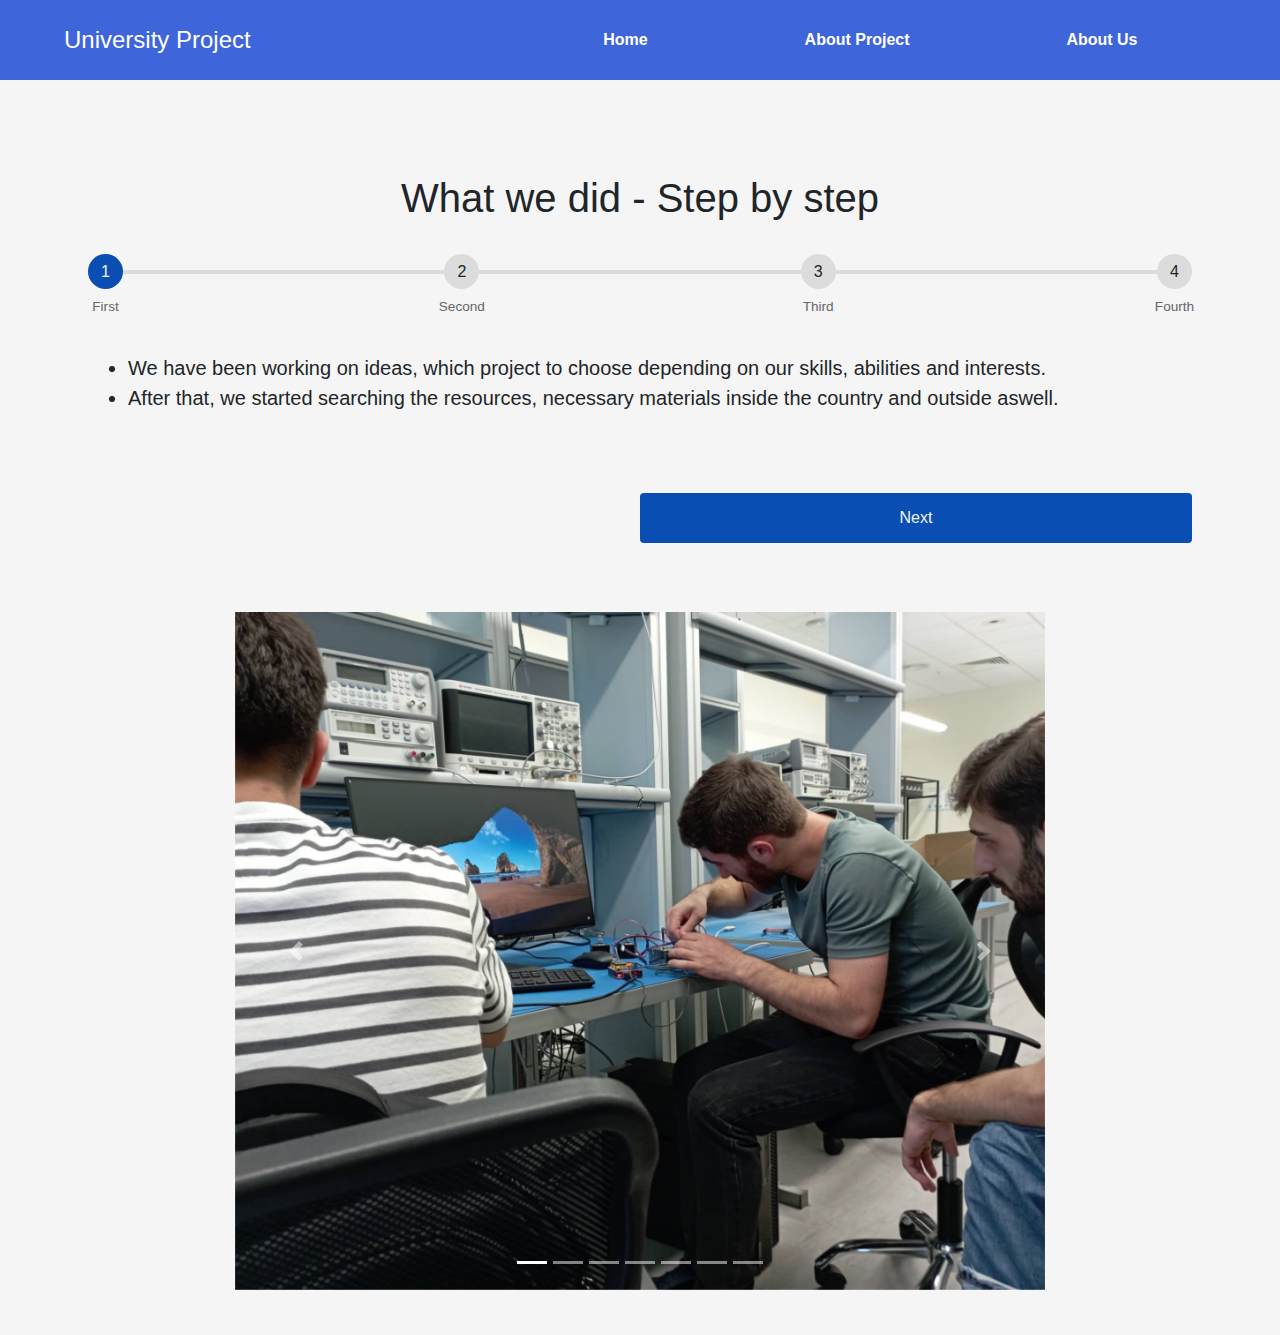
==== about.html @ b4ddf361 "first commit" ====
<!DOCTYPE html>
<html lang="en">
<head>
    <meta charset="UTF-8">
    <meta http-equiv="X-UA-Compatible" content="IE=edge">
    <meta name="viewport" content="width=device-width, initial-scale=1.0">
    <link rel="stylesheet" href="https://cdn.jsdelivr.net/npm/bootstrap@4.0.0/dist/css/bootstrap.min.css" integrity="sha384-Gn5384xqQ1aoWXA+058RXPxPg6fy4IWvTNh0E263XmFcJlSAwiGgFAW/dAiS6JXm" crossorigin="anonymous">">
    <link rel="stylesheet" href="css/navbar.css">
    <link rel="stylesheet" href="styles.css" />
    <link rel="shortcut icon" href="images/favicon.ico" type="image/x-icon">
    <title>About Project</title>
    <style>
        :root {
    --primary-color: rgb(11, 78, 179);
  }
  
  *,
  *::before,
  *::after {
    box-sizing: border-box;
  }
  
  body {
    font-family: Montserrat, "Segoe UI", Tahoma, Geneva, Verdana, sans-serif;
    margin: 0;
    display: grid;
    place-items: center;
    min-height: 100vh;
    background: #f5f5f5;
  }
  /* Global Stylings */
  label {
    display: block;
    margin-bottom: 0.5rem;
  }
  
  input {
    display: block;
    width: 100%;
    padding: 0.75rem;
    border: 1px solid #ccc;
    border-radius: 0.25rem;
  }
  
  .width-50 {
    width: 50%;
  }
  
  .ml-auto {
    margin-left: auto;
  }
  
  .text-center {
    text-align: center;
  }
  
  /* Progressbar */
  .progressbar {
    position: relative;
    display: flex;
    justify-content: space-between;
    counter-reset: step;
    margin: 2rem 0 4rem;
  }
  .progressbar::before,
  .progress {
    content: "";
    position: absolute;
    top: 50%;
    transform: translateY(-50%);
    height: 4px;
    width: 100%;
    background-color: #dcdcdc;
    z-index: -1;
  }
  
  .progress {
    background-color: var(--primary-color);
    width: 0%;
    transition: 0.3s;
  }
  
  .progress-step {
    width: 2.1875rem;
    height: 2.1875rem;
    background-color: #dcdcdc;
    border-radius: 50%;
    display: flex;
    justify-content: center;
    align-items: center;
  }
  
  .progress-step::before {
    counter-increment: step;
    content: counter(step);
  }
  
  .progress-step::after {
    content: attr(data-title);
    position: absolute;
    top: calc(100% + 0.5rem);
    font-size: 0.85rem;
    color: #666;
  }
  
  .progress-step-active {
    background-color: var(--primary-color);
    color: #f3f3f3;
  }
  
  /* Form */
  .form {
    width: 90%;
    margin: 0 auto;
    /* border: 1px solid #ccc;
    border-radius: 0.35rem; */
    padding: 1.5rem;
  }
  
  .form-step {
    display: none;
    transform-origin: top;
    animation: animate 0.5s;
  }
  
  .form-step-active {
    display: block;
  }
  
  .input-group {
    margin: 2rem 0;
  }
  
  @keyframes animate {
    from {
      transform: scale(1, 0);
      opacity: 0;
    }
    to {
      transform: scale(1, 1);
      opacity: 1;
    }
  }
  
  /* Button */
  .btns-group {
    display: grid;
    grid-template-columns: repeat(2, 1fr);
    gap: 1.5rem;
  }
  
  .btn {
    padding: 0.75rem;
    display: block;
    text-decoration: none;
    background-color: var(--primary-color);
    color: #f3f3f3;
    text-align: center;
    border-radius: 0.25rem;
    cursor: pointer;
    transition: 0.3s;
  }
  .btn:hover {
    box-shadow: 0 0 0 2px #fff, 0 0 0 3px var(--primary-color);
  }
  .input-group ul li{
      font-size: 20px;
  }
  .content-text{
      padding: 5%;
  }
  
.form{
  padding-top: 150px;
}
.content .content-text .carousel .carousel-inner .carousel-item img{
  width: 900px;
  height: 678px;
  object-fit: cover;
}
    </style>
</head>
<body>
    <nav>
        <input id="nav-toggle" type="checkbox">
        <div class="logo">University Project</div>
        <ul class="links">
            <li><a href="index.html">Home</a></li>
            <li><a href="about.html">About Project</a></li>
            <li><a href="aboutus.html">About Us</a></li>
        </ul>
        <label for="nav-toggle" class="icon-burger">
            <div class="line"></div>
            <div class="line"></div>
            <div class="line"></div>
        </label>
    </nav>
    <form action="#" class="form">
        <h1 class="text-center">What we did - Step by step</h1>
        <!-- Progress bar -->
        <div class="progressbar">
          <div class="progress" id="progress"></div>
          
          <div
            class="progress-step progress-step-active"
            data-title="First"
          ></div>
          <div class="progress-step" data-title="Second"></div>
          <div class="progress-step" data-title="Third"></div>
          <div class="progress-step" data-title="Fourth"></div>
        </div>
  
        <!-- Steps -->
        <div class="form-step form-step-active">
          <div class="input-group">
            <!-- <label for="username">Username</label>
            <input type="text" name="username" id="username" /> -->
            <ul>
                <li>We have been working on ideas, which project to choose depending on our skills, abilities and interests.</li>
                <li>After that, we started searching the resources, necessary materials inside the country and outside aswell.</li>
            </ul>
        </div>
          <div class="input-group">
            <!-- <label for="position">Position</label>
            <input type="text" name="position" id="position" /> -->
          </div>
          <div class="">
            <a href="#" class="btn btn-next width-50 ml-auto">Next</a>
          </div>
        </div>
        <div class="form-step">
          <div class="input-group">
            <!-- <label for="phone">Phone</label>
            <input type="text" name="phone" id="phone" /> -->
          </div>
          <div class="input-group">
            <ul>
                <li>We started working on a software.</li>
                <li>Worked on centralizing and found the dimensions.</li>
                <li>Testing the software using the Simulator.</li>
            </ul>
          </div>
          <div class="btns-group">
            <a href="#" class="btn btn-prev">Previous</a>
            <a href="#" class="btn btn-next">Next</a>
          </div>
        </div>
        <div class="form-step">
            <div class="input-group">
              <ul>
                <li>At this stage we worked on building the construction with the materials.</li>
                <li>Connected the microcontrolers and the motors.</li>
                <li>Configuration and installation of the software and the hardware.</li>
                <li>Built a informational web-page.</li>
              </ul>
            </div>
            <div class="btns-group">
              <a href="#" class="btn btn-prev">Previous</a>
              <a href="#" class="btn btn-next">Next</a>
            </div>
          </div>
        <div class="form-step">
            <div class="input-group">
              <ul>
                <li>Testing and Presentation to the audience.</li>
              </ul>
            </div>
            <div class="btns-group">
              <a href="#" class="btn btn-prev">Previous</a>
            </div>
          </div>
        </form>
      </form>
      <!-- <script src="index.js" defer></script> -->
      <div class="content">
          <div class="content-text">

              <div id="carouselExampleIndicators" class="carousel slide contentSlider" data-ride="carousel">
                <ol class="carousel-indicators">
                  <li data-target="#carouselExampleIndicators" data-slide-to="0" class="active"></li>
                  <li data-target="#carouselExampleIndicators" data-slide-to="1"></li>
                  <li data-target="#carouselExampleIndicators" data-slide-to="2"></li>
                  <li data-target="#carouselExampleIndicators" data-slide-to="3"></li>
                  <li data-target="#carouselExampleIndicators" data-slide-to="4"></li>
                  <li data-target="#carouselExampleIndicators" data-slide-to="5"></li>
                  <li data-target="#carouselExampleIndicators" data-slide-to="6"></li>
                </ol>
                <div class="carousel-inner slider">
                  <div class="carousel-item active">
                    <img class="d-block w-100" src="images/working1.jpg" alt="First slide">
                  </div>
                  <div class="carousel-item">
                    <img class="d-block w-100" src="images/working2.jpg" alt="Second slide">
                  </div>
                  <div class="carousel-item">
                    <img class="d-block w-100" src="images/working3.jpg" alt="Third slide">
                  </div>
                  <div class="carousel-item">
                    <img class="d-block w-100" src="images/working4.jpg" alt="Fourth slide">
                  </div>
                  <div class="carousel-item">
                    <img class="d-block w-100" src="images/working5.jpg" alt="Fifth slide">
                  </div>
                  <div class="carousel-item">
                    <img class="d-block w-100" src="images/working6.jpg" alt="Sixth slide">
                  </div>
                  <div class="carousel-item">
                    <img class="d-block w-100" src="images/working7.jpg" alt="Seventh slide">
                  </div>
                </div>
                <a class="carousel-control-prev" href="#carouselExampleIndicators" role="button" data-slide="prev">
                  <span class="carousel-control-prev-icon" aria-hidden="true"></span>
                  <span class="sr-only">Previous</span>
                </a>
                <a class="carousel-control-next" href="#carouselExampleIndicators" role="button" data-slide="next">
                  <span class="carousel-control-next-icon" aria-hidden="true"></span>
                  <span class="sr-only">Next</span>
                </a>
              </div>
          </div>
      </div>
      <script src="index.js" defer></script>
      <script src="https://code.jquery.com/jquery-3.2.1.slim.min.js" integrity="sha384-KJ3o2DKtIkvYIK3UENzmM7KCkRr/rE9/Qpg6aAZGJwFDMVNA/GpGFF93hXpG5KkN" crossorigin="anonymous"></script>
      <script src="https://cdn.jsdelivr.net/npm/popper.js@1.12.9/dist/umd/popper.min.js" integrity="sha384-ApNbgh9B+Y1QKtv3Rn7W3mgPxhU9K/ScQsAP7hUibX39j7fakFPskvXusvfa0b4Q" crossorigin="anonymous"></script>
      <script src="https://cdn.jsdelivr.net/npm/bootstrap@4.0.0/dist/js/bootstrap.min.js" integrity="sha384-JZR6Spejh4U02d8jOt6vLEHfe/JQGiRRSQQxSfFWpi1MquVdAyjUar5+76PVCmYl" crossorigin="anonymous"></script>
</body>
</html>
---- css/navbar.css ----
body {
	padding: 0;
	margin: 0;
	box-sizing: border-box;
}
.maintext {
	position: relative;
	margin-top: 100px;
}
.container img {
	display: block;
	width: 100%;
}
nav {
	position: fixed;
	z-index: 10;
	left: 0;
	right: 0;
	top: 0;
	font-family: 'Montserrat', sans-serif;
	padding: 0 5%;
	height: 80px;
	background-color: #3e65da;
}
nav .logo {
	float: left;
	width: 40%;
	height: 100%;
	display: flex;
	align-items: center;
	font-size: 24px;
	color: #fff;
}
nav .links {
	float: left;
	padding: 0;
	margin: 0;
	width: 60%;
	height: 100%;
	display: flex;
	justify-content: space-around;
	align-items: center;
}
nav .links li {
	list-style: none;
}
nav .links a {
	display: block;
	padding: 1em;
	font-size: 16px;
	font-weight: bold;
	color: #fff;
	text-decoration: none;
}
#nav-toggle {
	position: absolute;
	top: -100px;
}
nav .icon-burger {
	display: none;
	position: absolute;
	right: 5%;
	top: 50%;
	transform: translateY(-50%);
}
nav .icon-burger .line {
	width: 30px;
	height: 5px;
	background-color: #fff;
	margin: 5px;
	border-radius: 3px;
	transition: all .3s ease-in-out;
}
@media screen and (max-width: 768px) {
	nav .logo {
		float: none;
		width: auto;
		justify-content: center;
	}
	nav .links {
		float: none;
		position: fixed;
		z-index: 9;
		left: 0;
		right: 0;
		top: 100px;
		bottom: 100%;
		width: auto;
		height: auto;
		flex-direction: column;
		justify-content: space-evenly;
		background-color: rgba(0,0,0,.8);
		overflow: hidden;
		box-sizing: border-box;
		transition: all .5s ease-in-out;
	}
	nav .links a {
		font-size: 20px;
	}
	nav :checked ~ .links {
		bottom: 0;
	}
	nav .icon-burger {
		display: block;
	}
	nav :checked ~ .icon-burger .line:nth-child(1) {
		transform: translateY(10px) rotate(225deg);
	}
	nav :checked ~ .icon-burger .line:nth-child(3) {
		transform: translateY(-10px) rotate(-225deg);
	}
	nav :checked ~ .icon-burger .line:nth-child(2) {
		opacity: 0;
	}
	
}
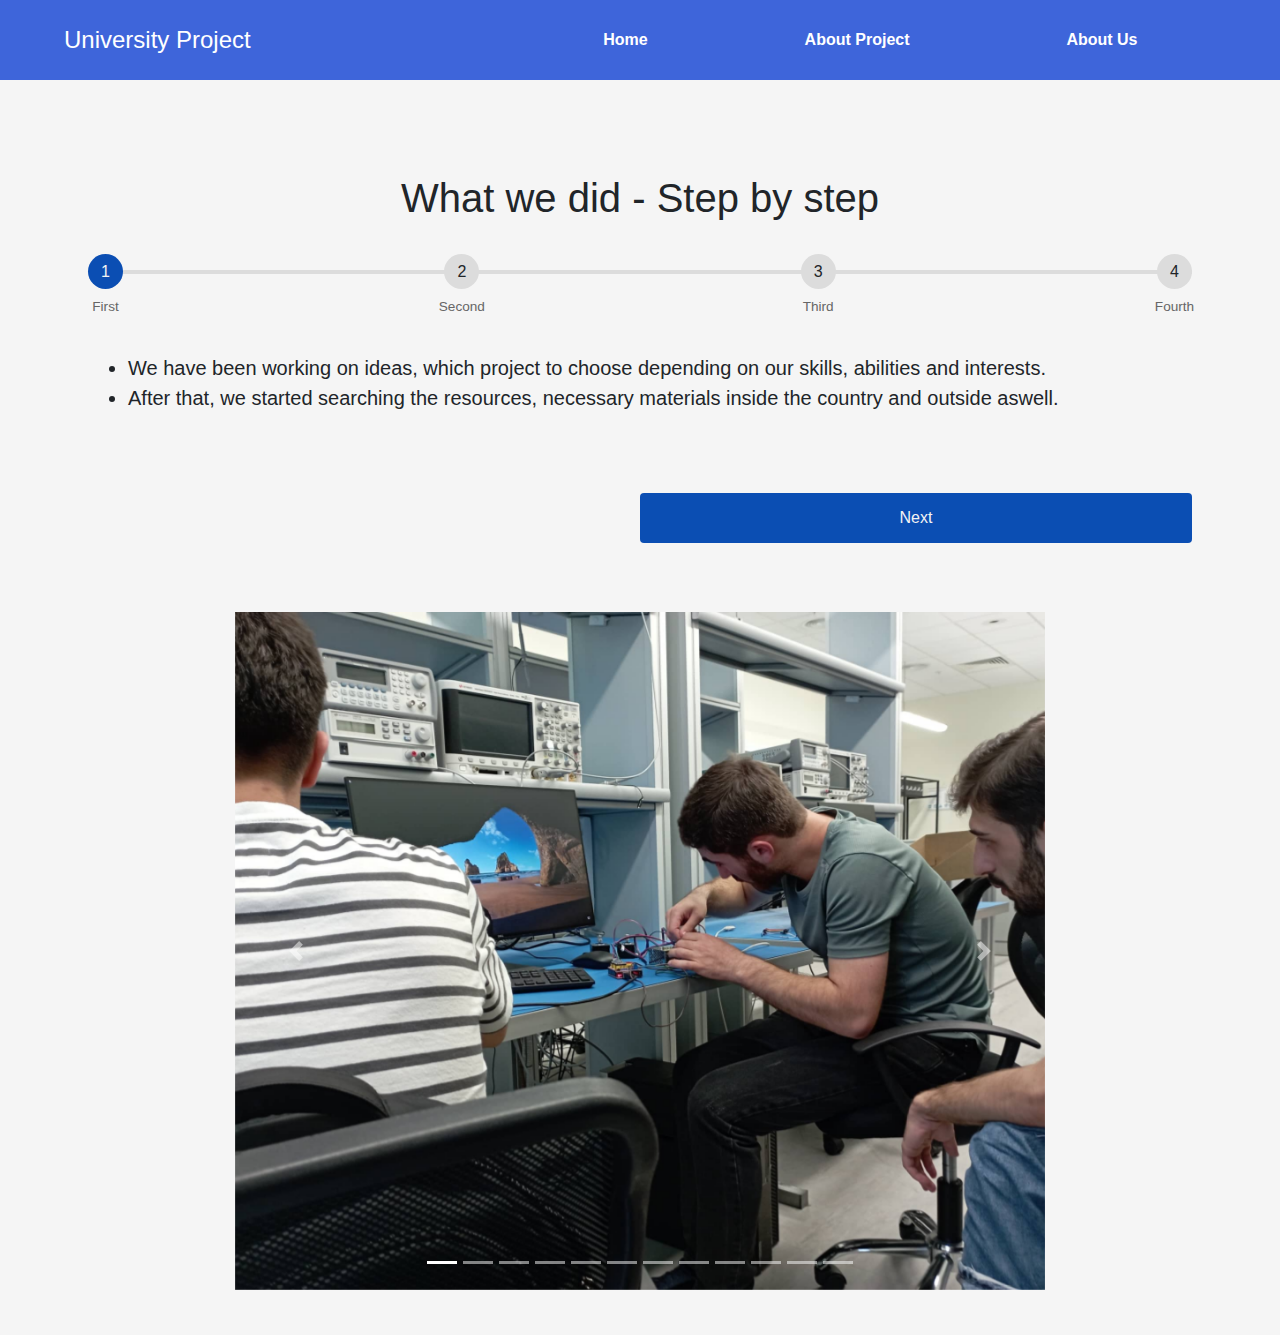
==== commit e6954783: "carousel-change" ====
--- a/about.html
+++ b/about.html
@@ -284,6 +284,11 @@
                   <li data-target="#carouselExampleIndicators" data-slide-to="4"></li>
                   <li data-target="#carouselExampleIndicators" data-slide-to="5"></li>
                   <li data-target="#carouselExampleIndicators" data-slide-to="6"></li>
+                  <li data-target="#carouselExampleIndicators" data-slide-to="7"></li>
+                  <li data-target="#carouselExampleIndicators" data-slide-to="8"></li>
+                  <li data-target="#carouselExampleIndicators" data-slide-to="9"></li>
+                  <li data-target="#carouselExampleIndicators" data-slide-to="10"></li>
+                  <li data-target="#carouselExampleIndicators" data-slide-to="11"></li>
                 </ol>
                 <div class="carousel-inner slider">
                   <div class="carousel-item active">
@@ -306,6 +311,21 @@
                   </div>
                   <div class="carousel-item">
                     <img class="d-block w-100" src="images/working7.jpg" alt="Seventh slide">
+                  </div>
+                  <div class="carousel-item">
+                    <img class="d-block w-100" src="images/working8.jpg" alt="Seventh slide">
+                  </div>
+                  <div class="carousel-item">
+                    <img class="d-block w-100" src="images/working9.jpg" alt="Seventh slide">
+                  </div>
+                  <div class="carousel-item">
+                    <img class="d-block w-100" src="images/working10.jpg" alt="Seventh slide">
+                  </div>
+                  <div class="carousel-item">
+                    <img class="d-block w-100" src="images/working11.jpg" alt="Seventh slide">
+                  </div>
+                  <div class="carousel-item">
+                    <img class="d-block w-100" src="images/working12.jpg" alt="Seventh slide">
                   </div>
                 </div>
                 <a class="carousel-control-prev" href="#carouselExampleIndicators" role="button" data-slide="prev">
